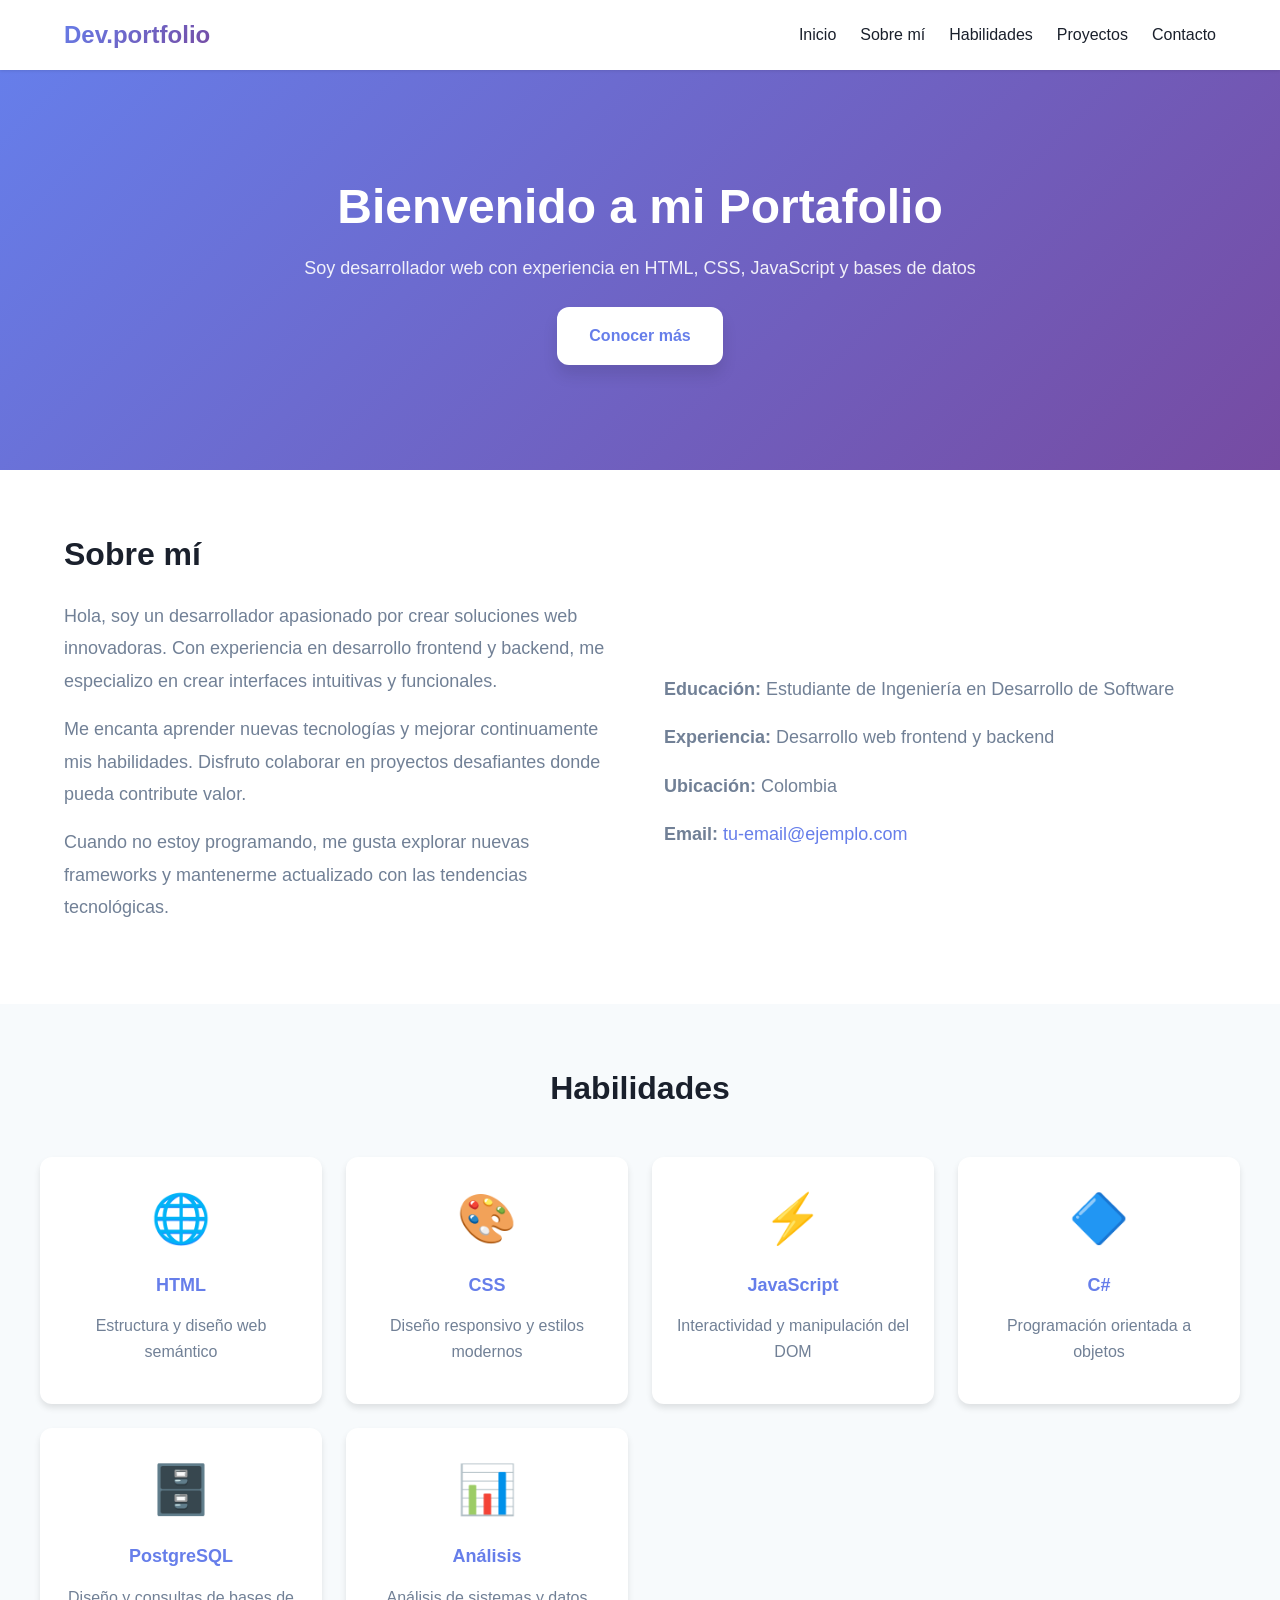
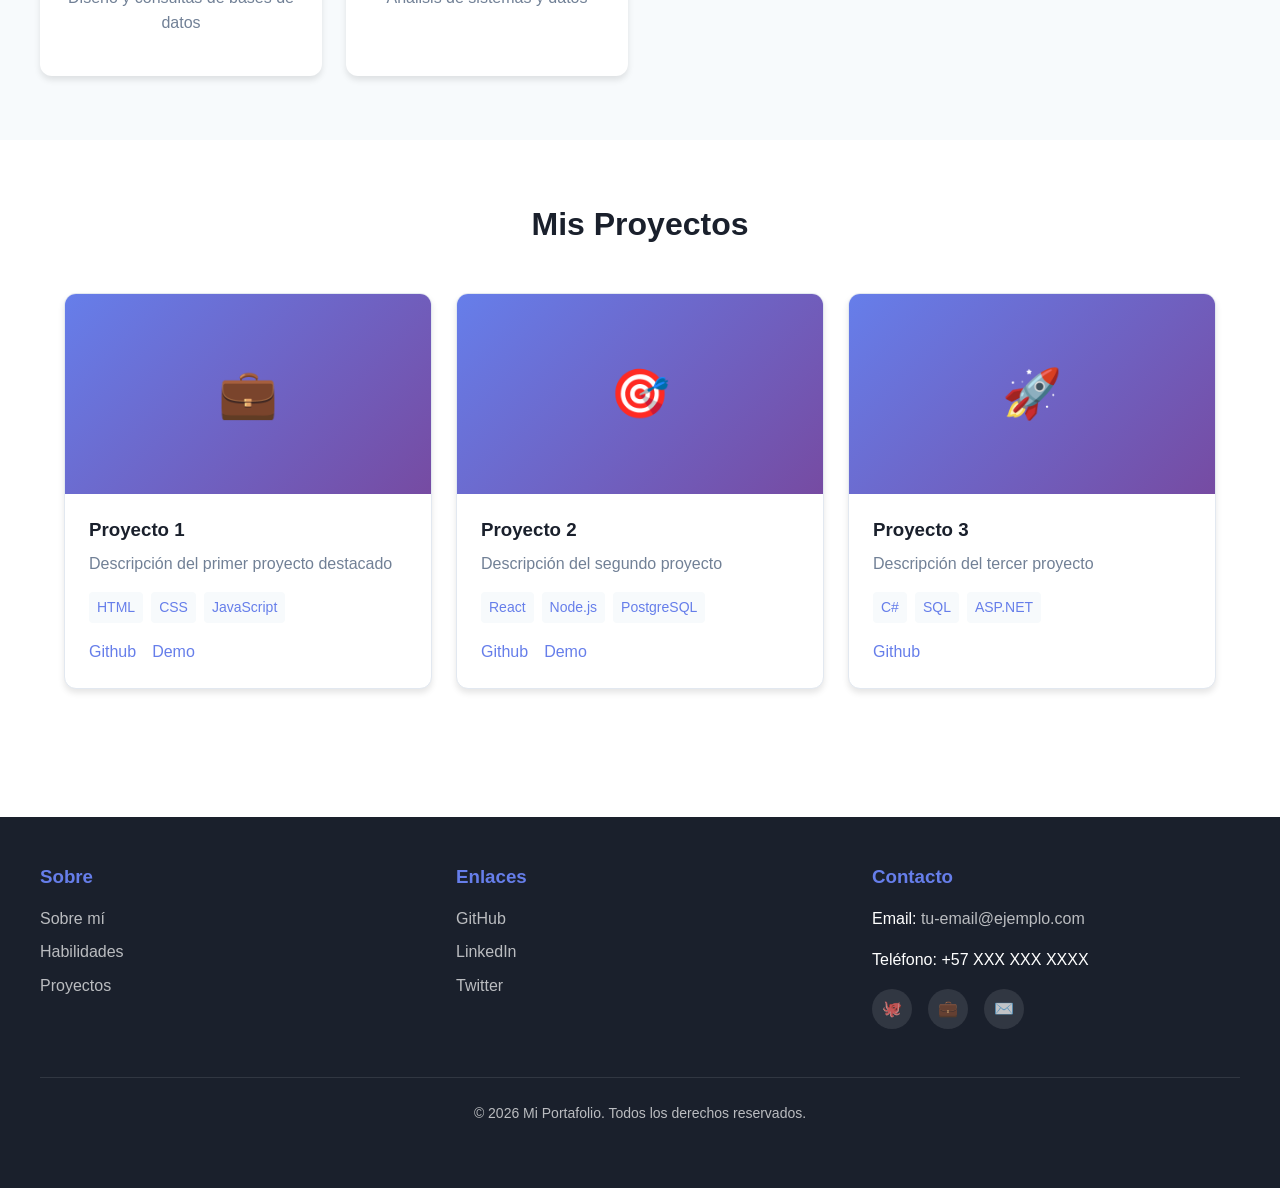
==== index.html @ 3390bf39 "Initial commit: Portafolio web con arquitectura limpia" ====
<!DOCTYPE html>
<html lang="es">
<head>
  <meta charset="UTF-8">
  <meta name="viewport" content="width=device-width, initial-scale=1.0">
  <meta name="description" content="Portafolio profesional - Desarrollador Web">
  <title>Mi Portafolio - Desarrollador</title>
  <link rel="stylesheet" href="css/main.css">
</head>
<body>
  <!-- Header/Navegación -->
  <header>
    <div class="header-container">
      <a href="index.html" class="logo">Dev.portfolio</a>
      <nav>
        <ul>
          <li><a href="#inicio">Inicio</a></li>
          <li><a href="#sobre-mi">Sobre mí</a></li>
          <li><a href="#habilidades">Habilidades</a></li>
          <li><a href="#proyectos">Proyectos</a></li>
          <li><a href="contact.html">Contacto</a></li>
        </ul>
      </nav>
    </div>
  </header>

  <main>
    <!-- Sección Hero -->
    <section id="inicio" class="hero">
      <div class="hero-content">
        <h1>Bienvenido a mi Portafolio</h1>
        <p>Soy desarrollador web con experiencia en HTML, CSS, JavaScript y bases de datos</p>
        <a href="#sobre-mi" class="cta-button">Conocer más</a>
      </div>
    </section>

    <!-- Sección Sobre mí -->
    <section id="sobre-mi" class="about">
      <h2>Sobre mí</h2>
      <div class="about-content">
        <div class="about-text">
          <p>Hola, soy un desarrollador apasionado por crear soluciones web innovadoras. Con experiencia en desarrollo frontend y backend, me especializo en crear interfaces intuitivas y funcionales.</p>
          <p>Me encanta aprender nuevas tecnologías y mejorar continuamente mis habilidades. Disfruto colaborar en proyectos desafiantes donde pueda contribute valor.</p>
          <p>Cuando no estoy programando, me gusta explorar nuevas frameworks y mantenerme actualizado con las tendencias tecnológicas.</p>
        </div>
        <div class="about-text">
          <p><strong>Educación:</strong> Estudiante de Ingeniería en Desarrollo de Software</p>
          <p><strong>Experiencia:</strong> Desarrollo web frontend y backend</p>
          <p><strong>Ubicación:</strong> Colombia</p>
          <p><strong>Email:</strong> <a href="mailto:tu-email@ejemplo.com">tu-email@ejemplo.com</a></p>
        </div>
      </div>
    </section>

    <!-- Sección Habilidades -->
    <section id="habilidades" class="skills">
      <div class="skills-container">
        <h2>Habilidades</h2>
        <div class="skills-grid" id="skills-container">
          <!-- Las habilidades se renderizan aquí con JavaScript -->
        </div>
      </div>
    </section>

    <!-- Sección Proyectos -->
    <section id="proyectos" class="projects">
      <h2>Mis Proyectos</h2>
      <div class="projects-grid" id="projects-container">
        <!-- Los proyectos se renderizan aquí con JavaScript -->
      </div>
    </section>
  </main>

  <!-- Footer -->
  <footer>
    <div class="footer-container">
      <div class="footer-content">
        <div class="footer-section">
          <h3>Sobre</h3>
          <ul>
            <li><a href="#sobre-mi">Sobre mí</a></li>
            <li><a href="#habilidades">Habilidades</a></li>
            <li><a href="#proyectos">Proyectos</a></li>
          </ul>
        </div>
        <div class="footer-section">
          <h3>Enlaces</h3>
          <ul>
            <li><a href="https://github.com" target="_blank">GitHub</a></li>
            <li><a href="https://linkedin.com" target="_blank">LinkedIn</a></li>
            <li><a href="https://twitter.com" target="_blank">Twitter</a></li>
          </ul>
        </div>
        <div class="footer-section">
          <h3>Contacto</h3>
          <p>Email: <a href="mailto:tu-email@ejemplo.com">tu-email@ejemplo.com</a></p>
          <p>Teléfono: +57 XXX XXX XXXX</p>
          <div class="social-links">
            <a href="#" title="GitHub">
              <span>🐙</span>
            </a>
            <a href="#" title="LinkedIn">
              <span>💼</span>
            </a>
            <a href="#" title="Email">
              <span>✉️</span>
            </a>
          </div>
        </div>
      </div>
      <div class="footer-bottom">
        <p>&copy; 2026 Mi Portafolio. Todos los derechos reservados.</p>
      </div>
    </div>
  </footer>

  <!-- Scripts -->
  <script type="module" src="js/main.js"></script>
</body>
</html>
---- css/main.css ----
/* Importar utilidades */
@import url('./utils/variables.css');
@import url('./utils/responsive.css');

/* Importar componentes */
@import url('./components/header.css');
@import url('./components/hero.css');
@import url('./components/about.css');
@import url('./components/skills.css');
@import url('./components/projects.css');
@import url('./components/footer.css');

/* Reset y estilos base */
* {
  margin: 0;
  padding: 0;
  box-sizing: border-box;
}

html {
  scroll-behavior: smooth;
}

body {
  font-family: var(--font-family);
  font-size: var(--font-size-base);
  color: var(--text-dark);
  background: var(--bg-white);
  line-height: 1.6;
}

main {
  min-height: calc(100vh - 200px);
}

section {
  scroll-margin-top: 80px;
}

h1, h2, h3, h4, h5, h6 {
  font-weight: 600;
  line-height: 1.3;
}

p {
  margin-bottom: var(--spacing-md);
}

a {
  color: var(--primary-color);
  text-decoration: none;
  transition: var(--transition);
}

a:hover {
  opacity: 0.8;
}

button {
  font-family: inherit;
  cursor: pointer;
  border: none;
}

/* Container global */
.container {
  max-width: 1200px;
  margin: 0 auto;
  padding: 0 var(--spacing-lg);
}

/* Utilidades */
.section-title {
  text-align: center;
  margin-bottom: var(--spacing-2xl);
  font-size: var(--font-size-2xl);
  color: var(--text-dark);
}

.text-center {
  text-align: center;
}

.mt-large {
  margin-top: var(--spacing-3xl);
}

.mb-large {
  margin-bottom: var(--spacing-3xl);
}
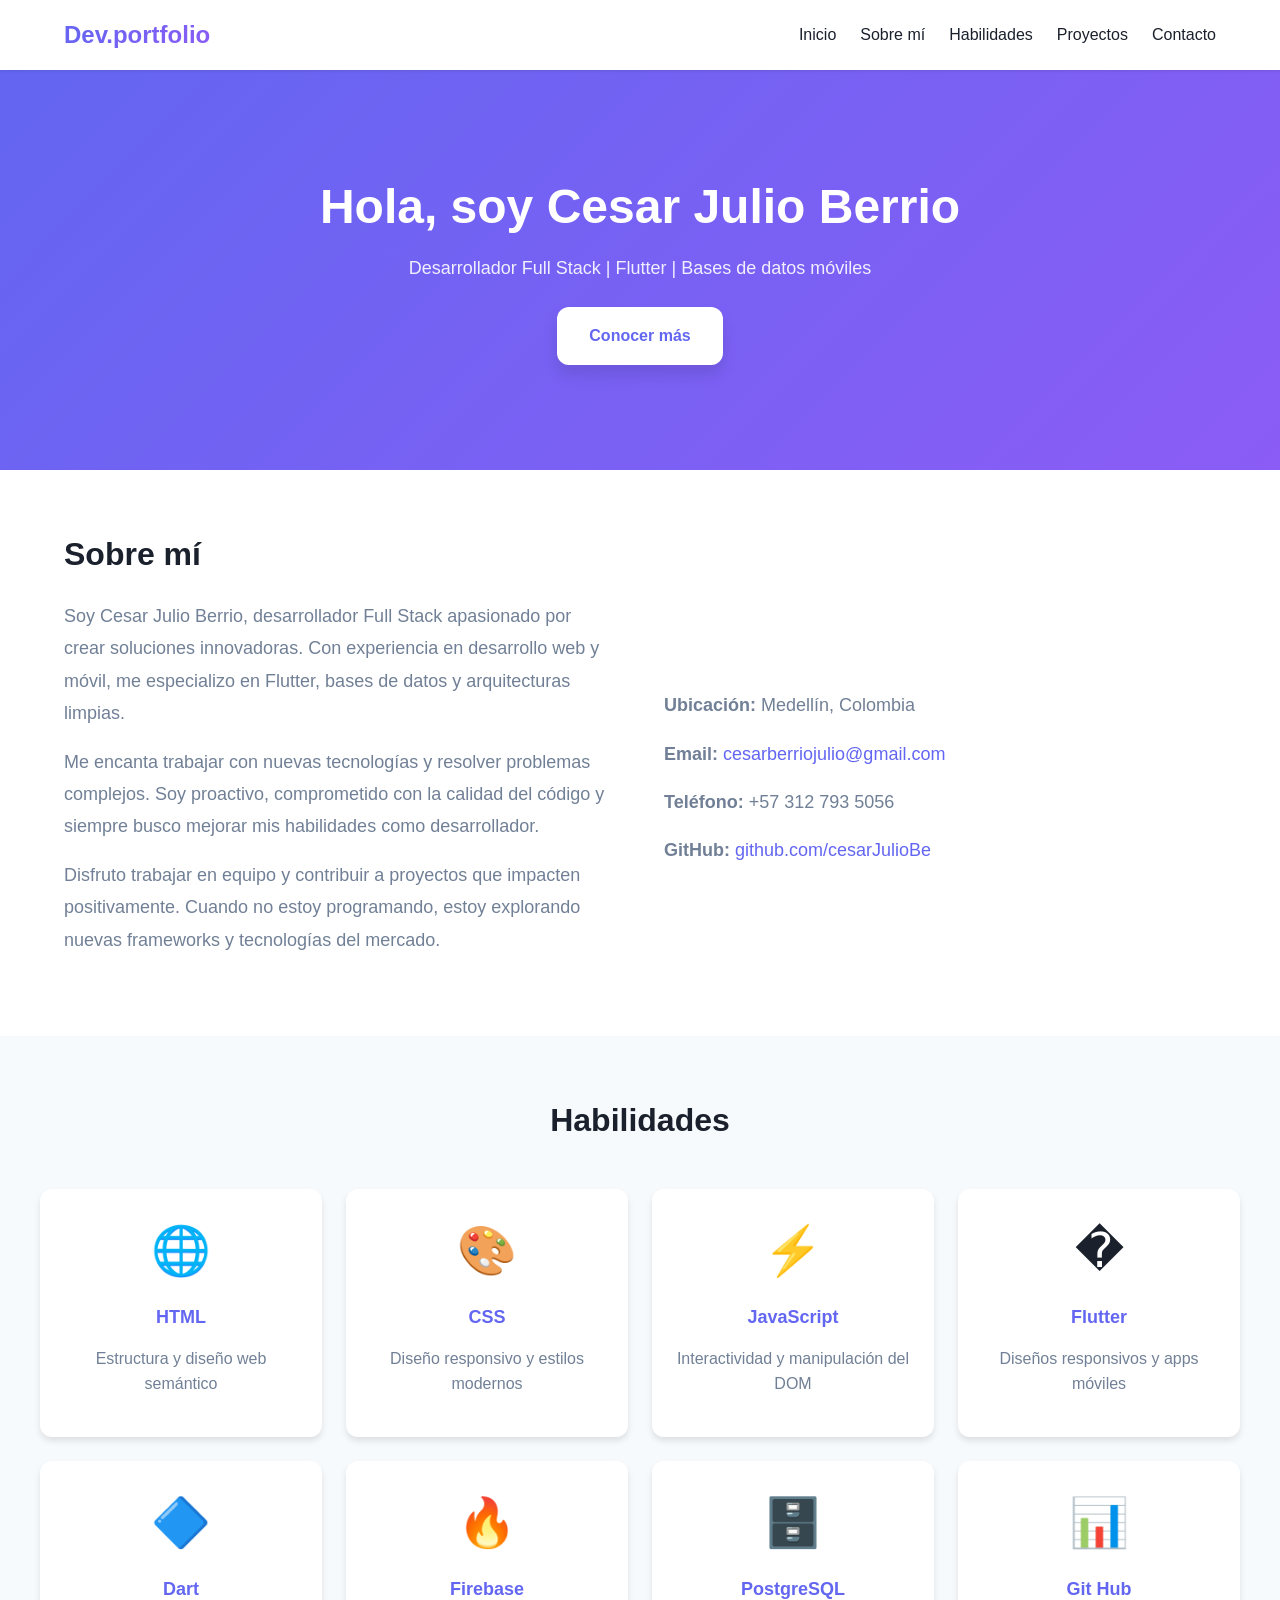
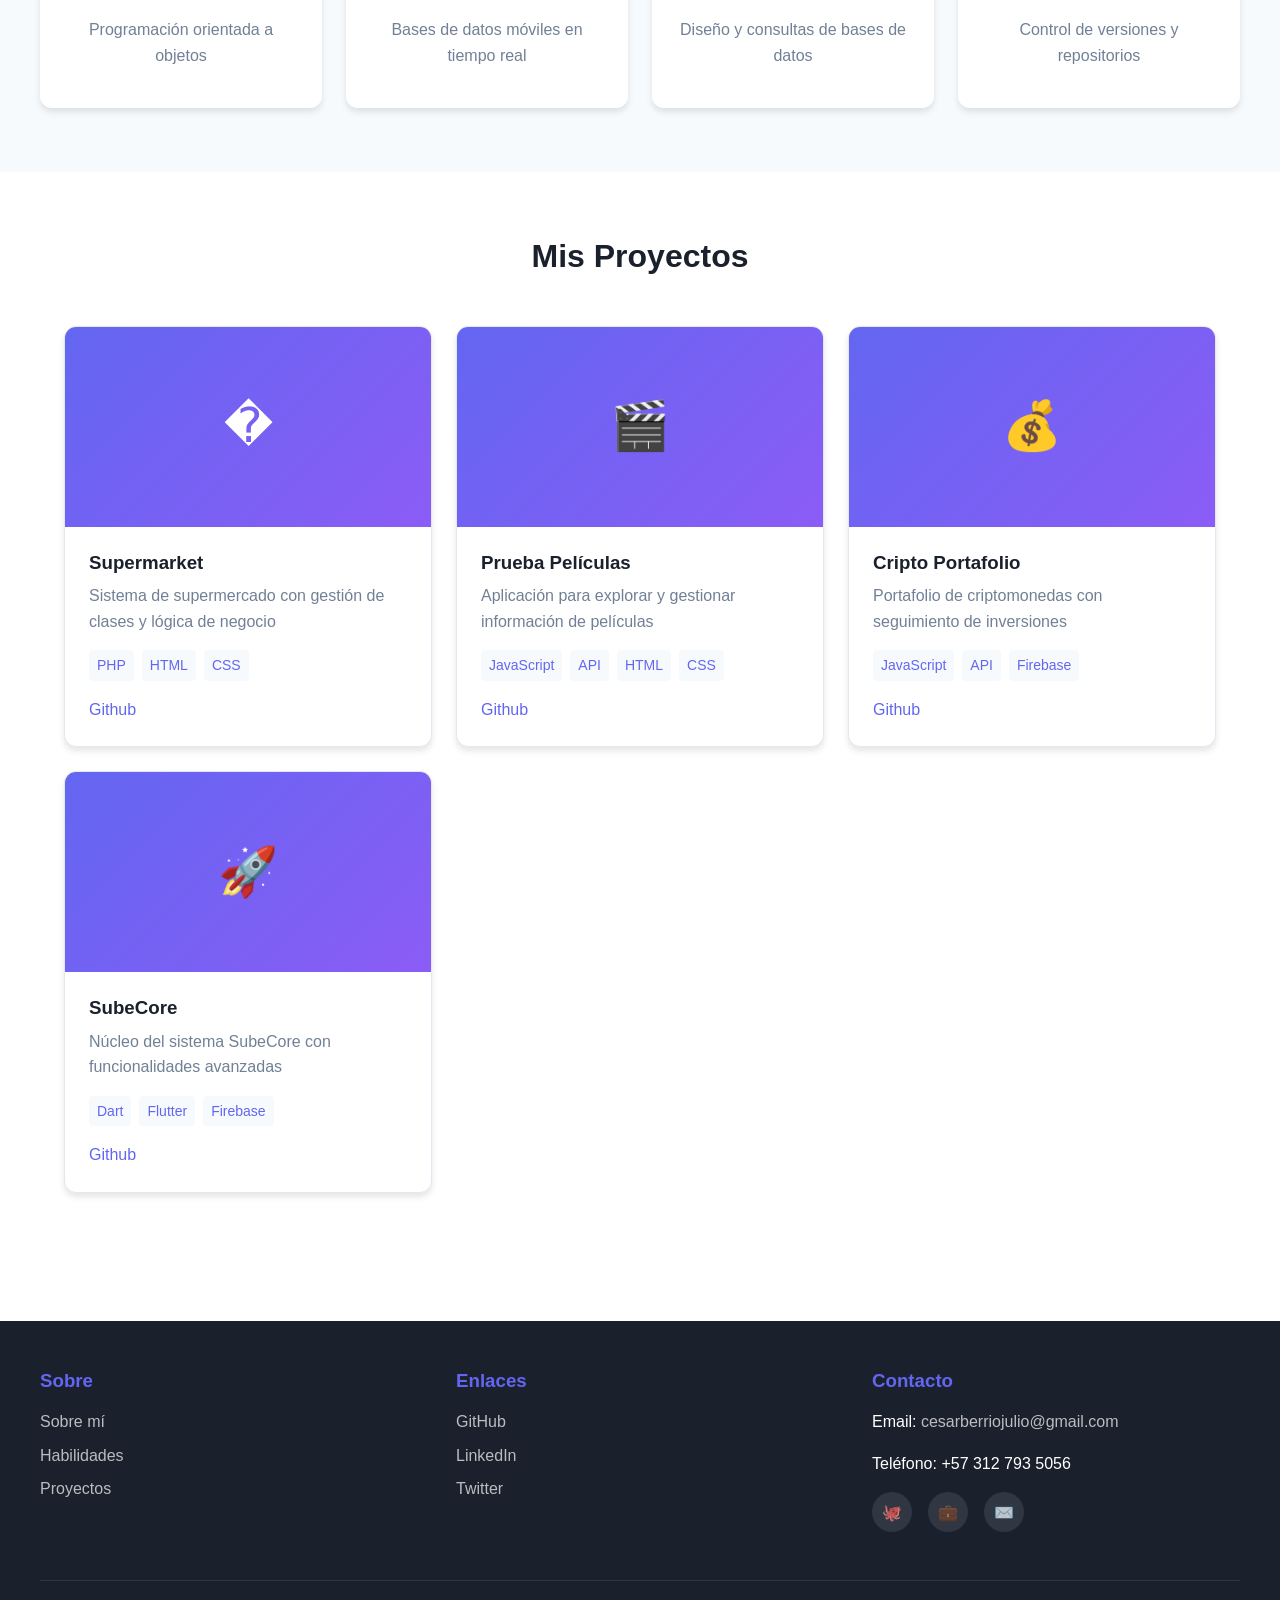
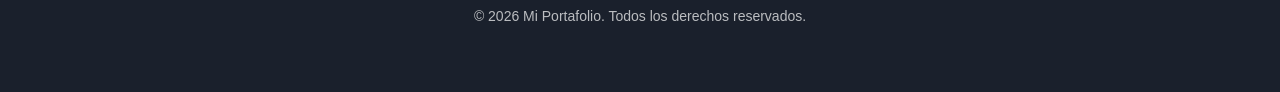
==== commit 3d8c6808: "Personalizar portafolio: agregar datos de Cesar Julio Berrio, habilidades, proyectos y colores profe" ====
--- a/index.html
+++ b/index.html
@@ -28,8 +28,8 @@
     <!-- Sección Hero -->
     <section id="inicio" class="hero">
       <div class="hero-content">
-        <h1>Bienvenido a mi Portafolio</h1>
-        <p>Soy desarrollador web con experiencia en HTML, CSS, JavaScript y bases de datos</p>
+        <h1>Hola, soy Cesar Julio Berrio</h1>
+        <p>Desarrollador Full Stack | Flutter | Bases de datos móviles</p>
         <a href="#sobre-mi" class="cta-button">Conocer más</a>
       </div>
     </section>
@@ -39,15 +39,15 @@
       <h2>Sobre mí</h2>
       <div class="about-content">
         <div class="about-text">
-          <p>Hola, soy un desarrollador apasionado por crear soluciones web innovadoras. Con experiencia en desarrollo frontend y backend, me especializo en crear interfaces intuitivas y funcionales.</p>
-          <p>Me encanta aprender nuevas tecnologías y mejorar continuamente mis habilidades. Disfruto colaborar en proyectos desafiantes donde pueda contribute valor.</p>
-          <p>Cuando no estoy programando, me gusta explorar nuevas frameworks y mantenerme actualizado con las tendencias tecnológicas.</p>
+          <p>Soy Cesar Julio Berrio, desarrollador Full Stack apasionado por crear soluciones innovadoras. Con experiencia en desarrollo web y móvil, me especializo en Flutter, bases de datos y arquitecturas limpias.</p>
+          <p>Me encanta trabajar con nuevas tecnologías y resolver problemas complejos. Soy proactivo, comprometido con la calidad del código y siempre busco mejorar mis habilidades como desarrollador.</p>
+          <p>Disfruto trabajar en equipo y contribuir a proyectos que impacten positivamente. Cuando no estoy programando, estoy explorando nuevas frameworks y tecnologías del mercado.</p>
         </div>
         <div class="about-text">
-          <p><strong>Educación:</strong> Estudiante de Ingeniería en Desarrollo de Software</p>
-          <p><strong>Experiencia:</strong> Desarrollo web frontend y backend</p>
-          <p><strong>Ubicación:</strong> Colombia</p>
-          <p><strong>Email:</strong> <a href="mailto:tu-email@ejemplo.com">tu-email@ejemplo.com</a></p>
+          <p><strong>Ubicación:</strong> Medellín, Colombia</p>
+          <p><strong>Email:</strong> <a href="mailto:cesarberriojulio@gmail.com">cesarberriojulio@gmail.com</a></p>
+          <p><strong>Teléfono:</strong> +57 312 793 5056</p>
+          <p><strong>GitHub:</strong> <a href="https://github.com/cesarJulioBe" target="_blank">github.com/cesarJulioBe</a></p>
         </div>
       </div>
     </section>
@@ -93,16 +93,16 @@
         </div>
         <div class="footer-section">
           <h3>Contacto</h3>
-          <p>Email: <a href="mailto:tu-email@ejemplo.com">tu-email@ejemplo.com</a></p>
-          <p>Teléfono: +57 XXX XXX XXXX</p>
+          <p>Email: <a href="mailto:cesarberriojulio@gmail.com">cesarberriojulio@gmail.com</a></p>
+          <p>Teléfono: +57 312 793 5056</p>
           <div class="social-links">
-            <a href="#" title="GitHub">
+            <a href="https://github.com/cesarJulioBe" target="_blank" title="GitHub">
               <span>🐙</span>
             </a>
-            <a href="#" title="LinkedIn">
+            <a href="https://www.linkedin.com/in/cesar-julio-berrio-509335255" target="_blank" title="LinkedIn">
               <span>💼</span>
             </a>
-            <a href="#" title="Email">
+            <a href="mailto:cesarberriojulio@gmail.com" title="Email">
               <span>✉️</span>
             </a>
           </div>
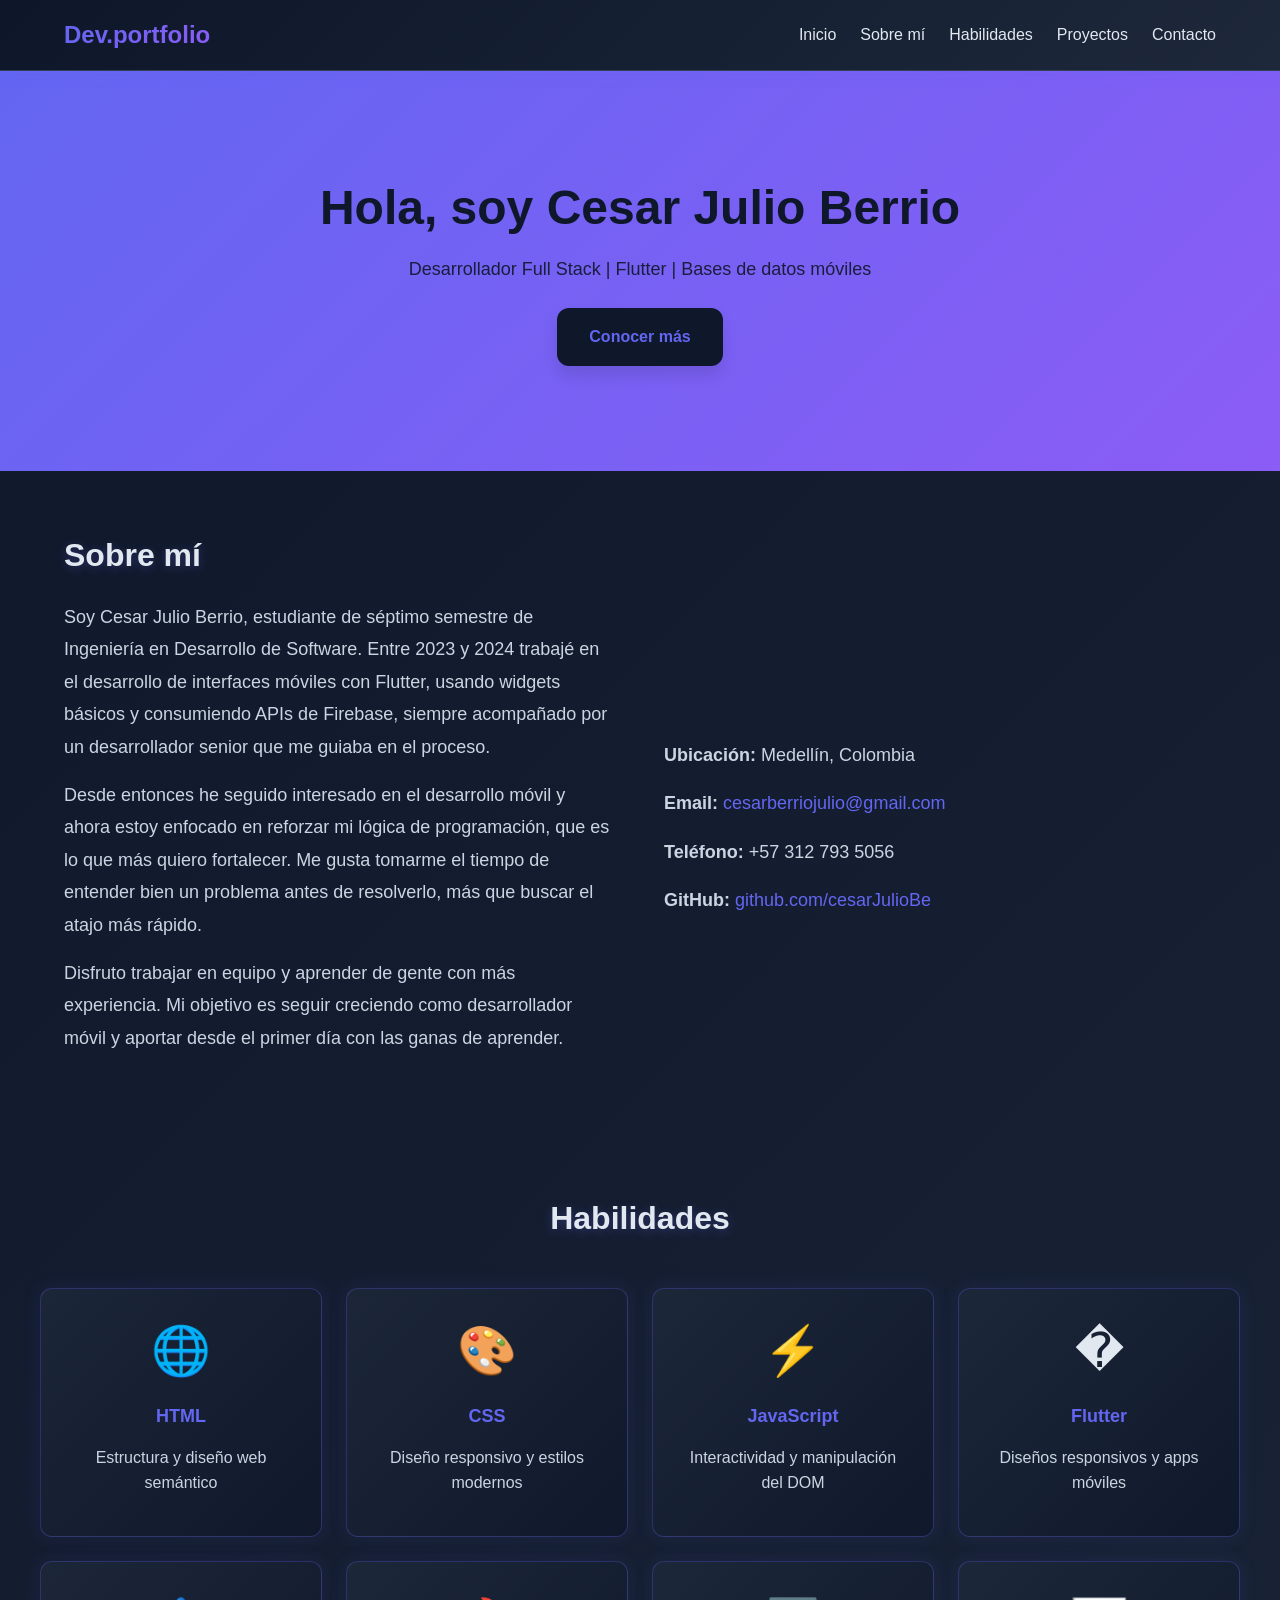
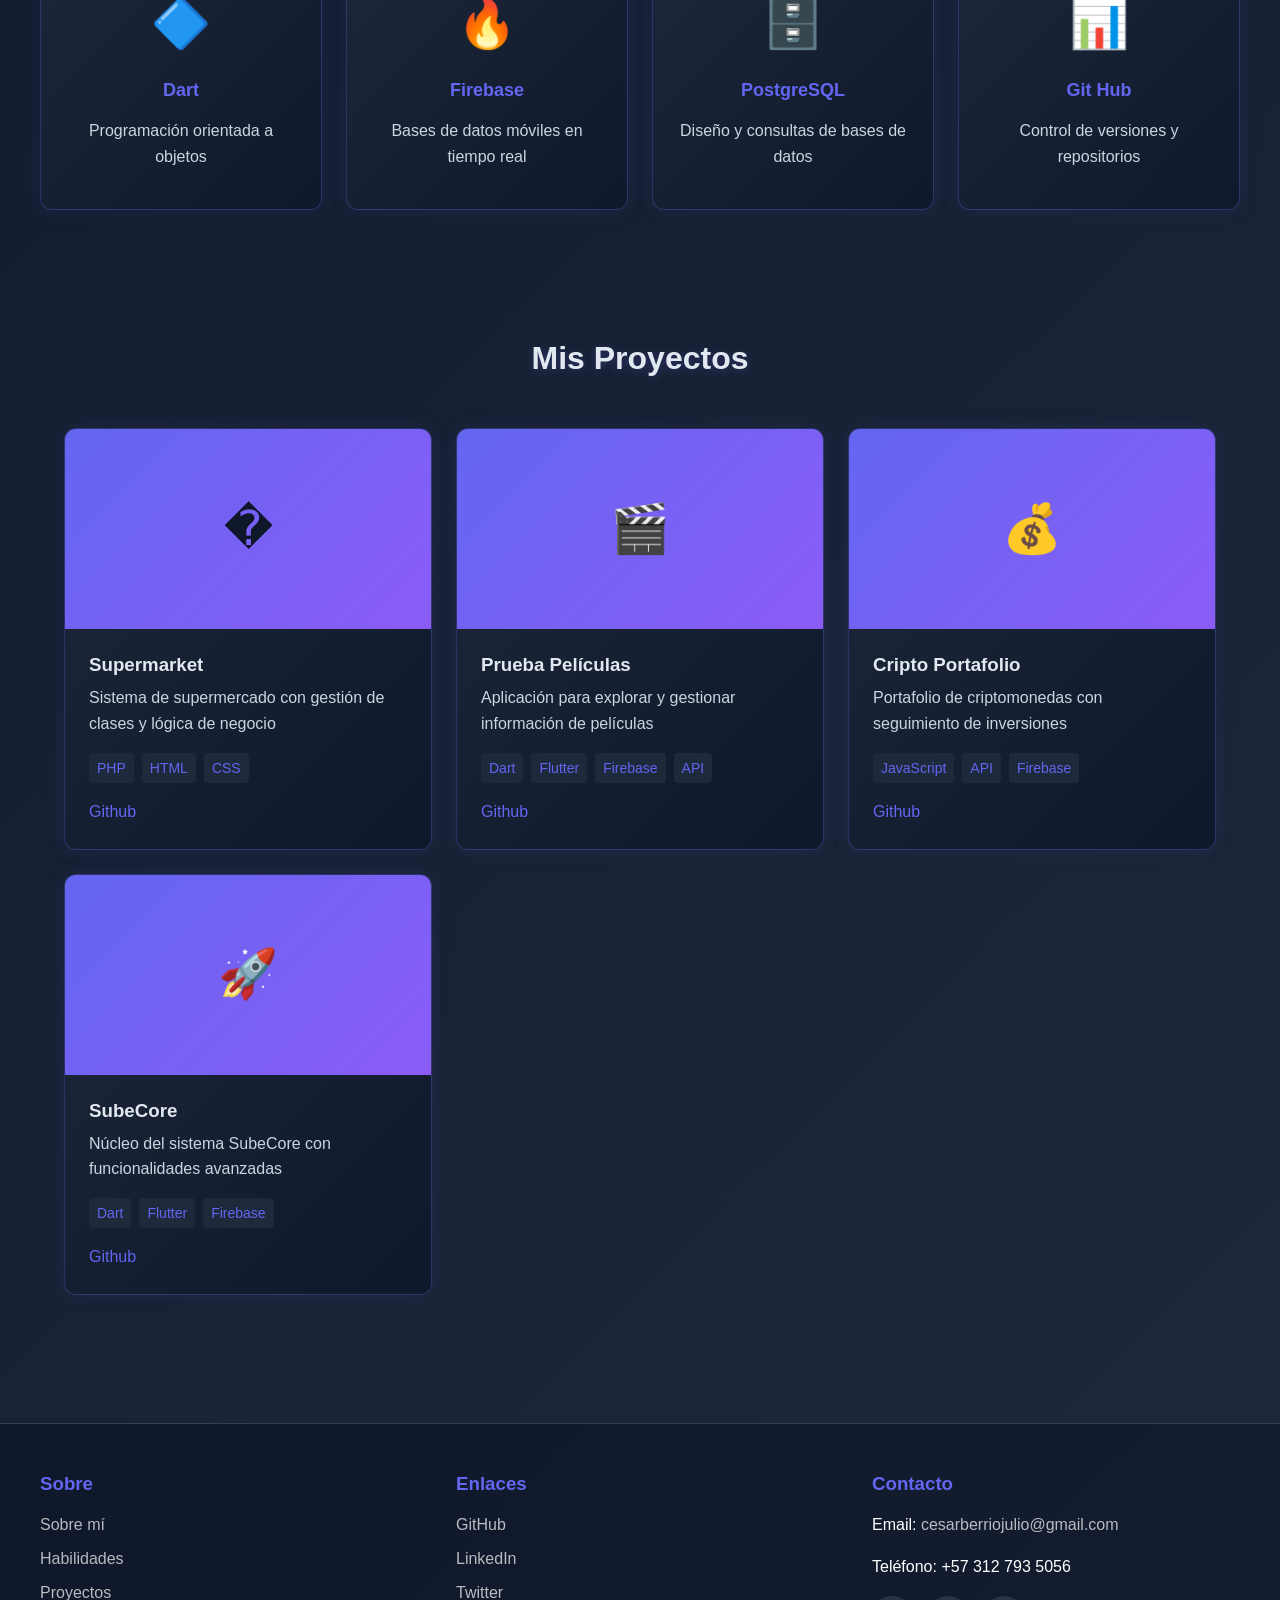
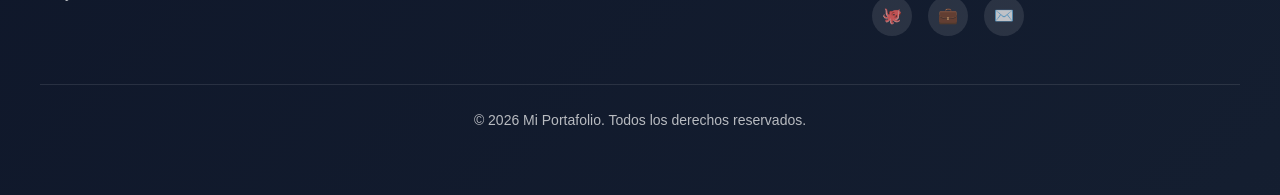
==== commit 6307aabd: "Actualizacion portafolio" ====
--- a/index.html
+++ b/index.html
@@ -39,9 +39,11 @@
       <h2>Sobre mí</h2>
       <div class="about-content">
         <div class="about-text">
-          <p>Soy Cesar Julio Berrio, desarrollador Full Stack apasionado por crear soluciones innovadoras. Con experiencia en desarrollo web y móvil, me especializo en Flutter, bases de datos y arquitecturas limpias.</p>
-          <p>Me encanta trabajar con nuevas tecnologías y resolver problemas complejos. Soy proactivo, comprometido con la calidad del código y siempre busco mejorar mis habilidades como desarrollador.</p>
-          <p>Disfruto trabajar en equipo y contribuir a proyectos que impacten positivamente. Cuando no estoy programando, estoy explorando nuevas frameworks y tecnologías del mercado.</p>
+          <p>Soy Cesar Julio Berrio, estudiante de séptimo semestre de Ingeniería en Desarrollo de Software. Entre 2023 y 2024 trabajé en el desarrollo de interfaces móviles con Flutter, usando widgets básicos y consumiendo APIs de Firebase, siempre acompañado por un desarrollador senior que me guiaba en el proceso.</p>
+
+          <p>Desde entonces he seguido interesado en el desarrollo móvil y ahora estoy enfocado en reforzar mi lógica de programación, que es lo que más quiero fortalecer. Me gusta tomarme el tiempo de entender bien un problema antes de resolverlo, más que buscar el atajo más rápido.</p>
+
+          <p>Disfruto trabajar en equipo y aprender de gente con más experiencia. Mi objetivo es seguir creciendo como desarrollador móvil y aportar desde el primer día con las ganas de aprender.</p>
         </div>
         <div class="about-text">
           <p><strong>Ubicación:</strong> Medellín, Colombia</p>
--- a/css/main.css
+++ b/css/main.css
@@ -25,8 +25,9 @@
   font-family: var(--font-family);
   font-size: var(--font-size-base);
   color: var(--text-dark);
-  background: var(--bg-white);
+  background: linear-gradient(135deg, #0f172a 0%, #1e293b 100%);
   line-height: 1.6;
+  min-height: 100vh;
 }
 
 main {
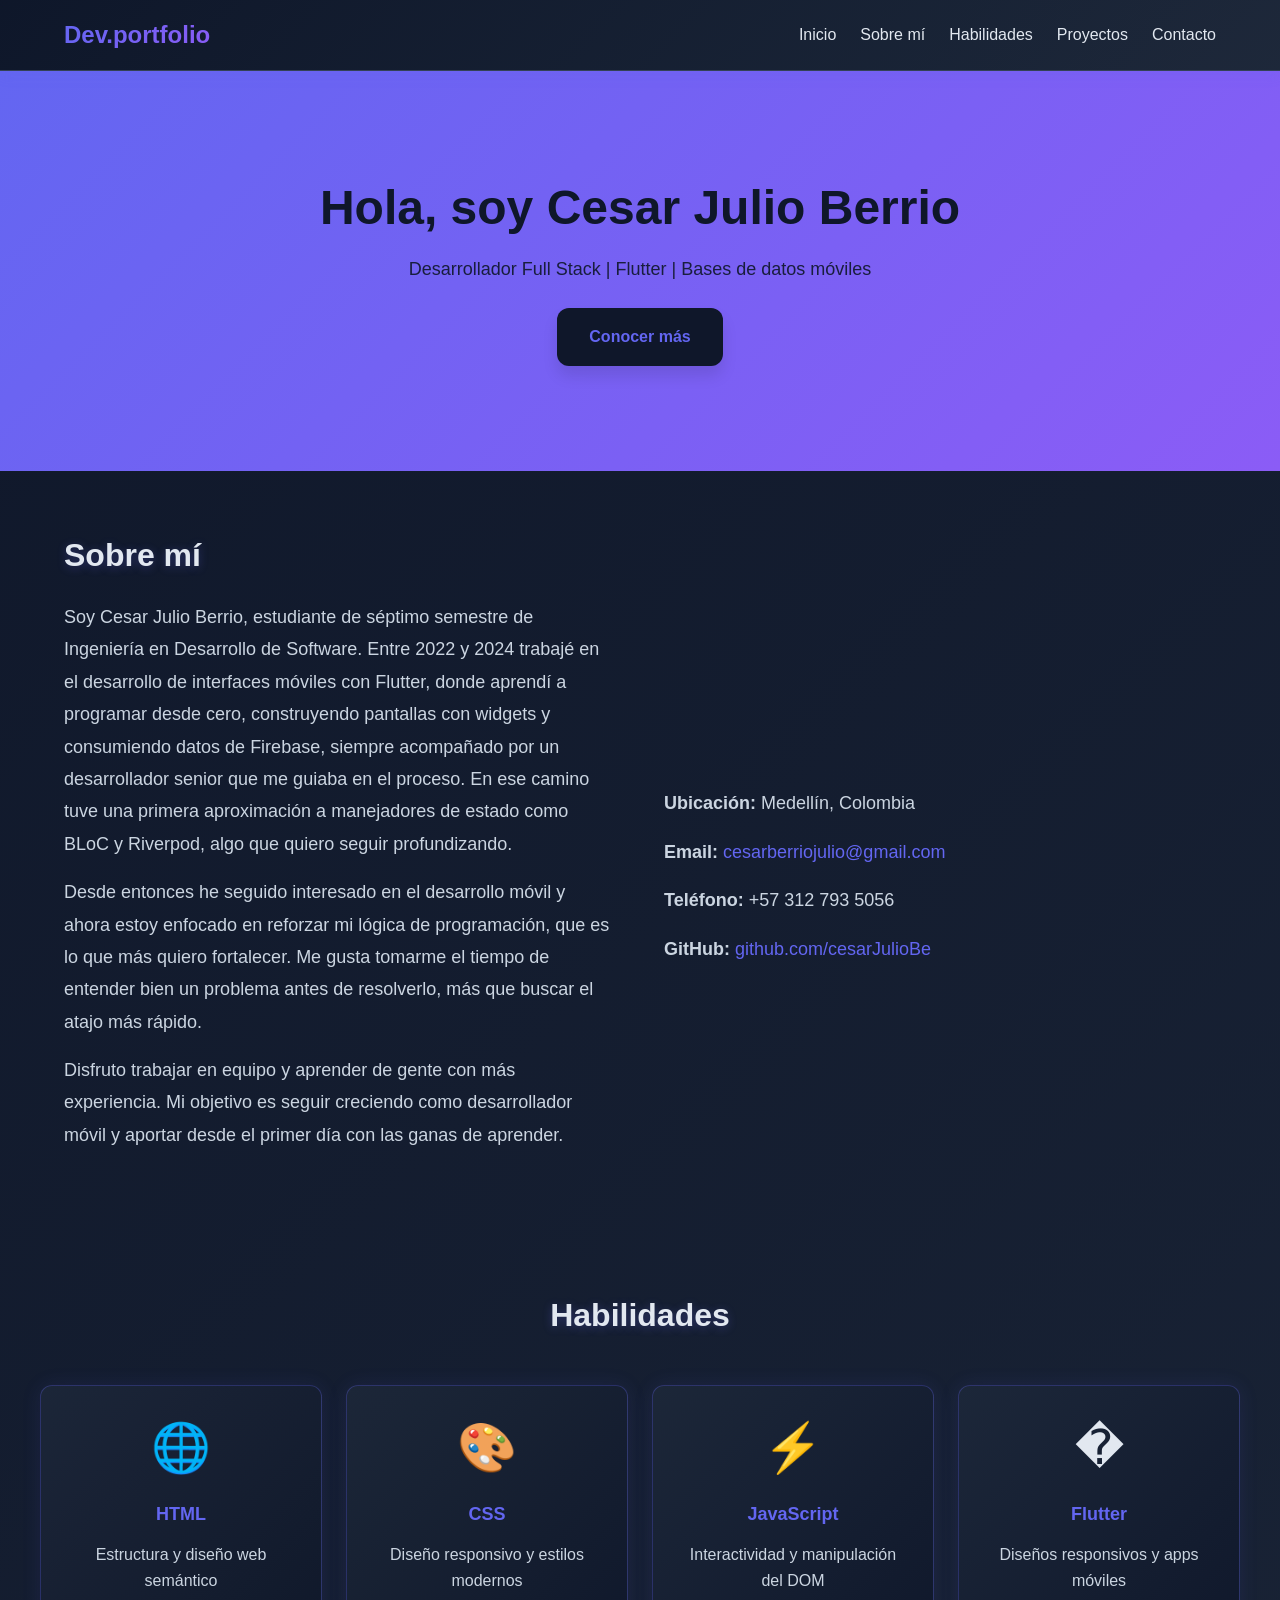
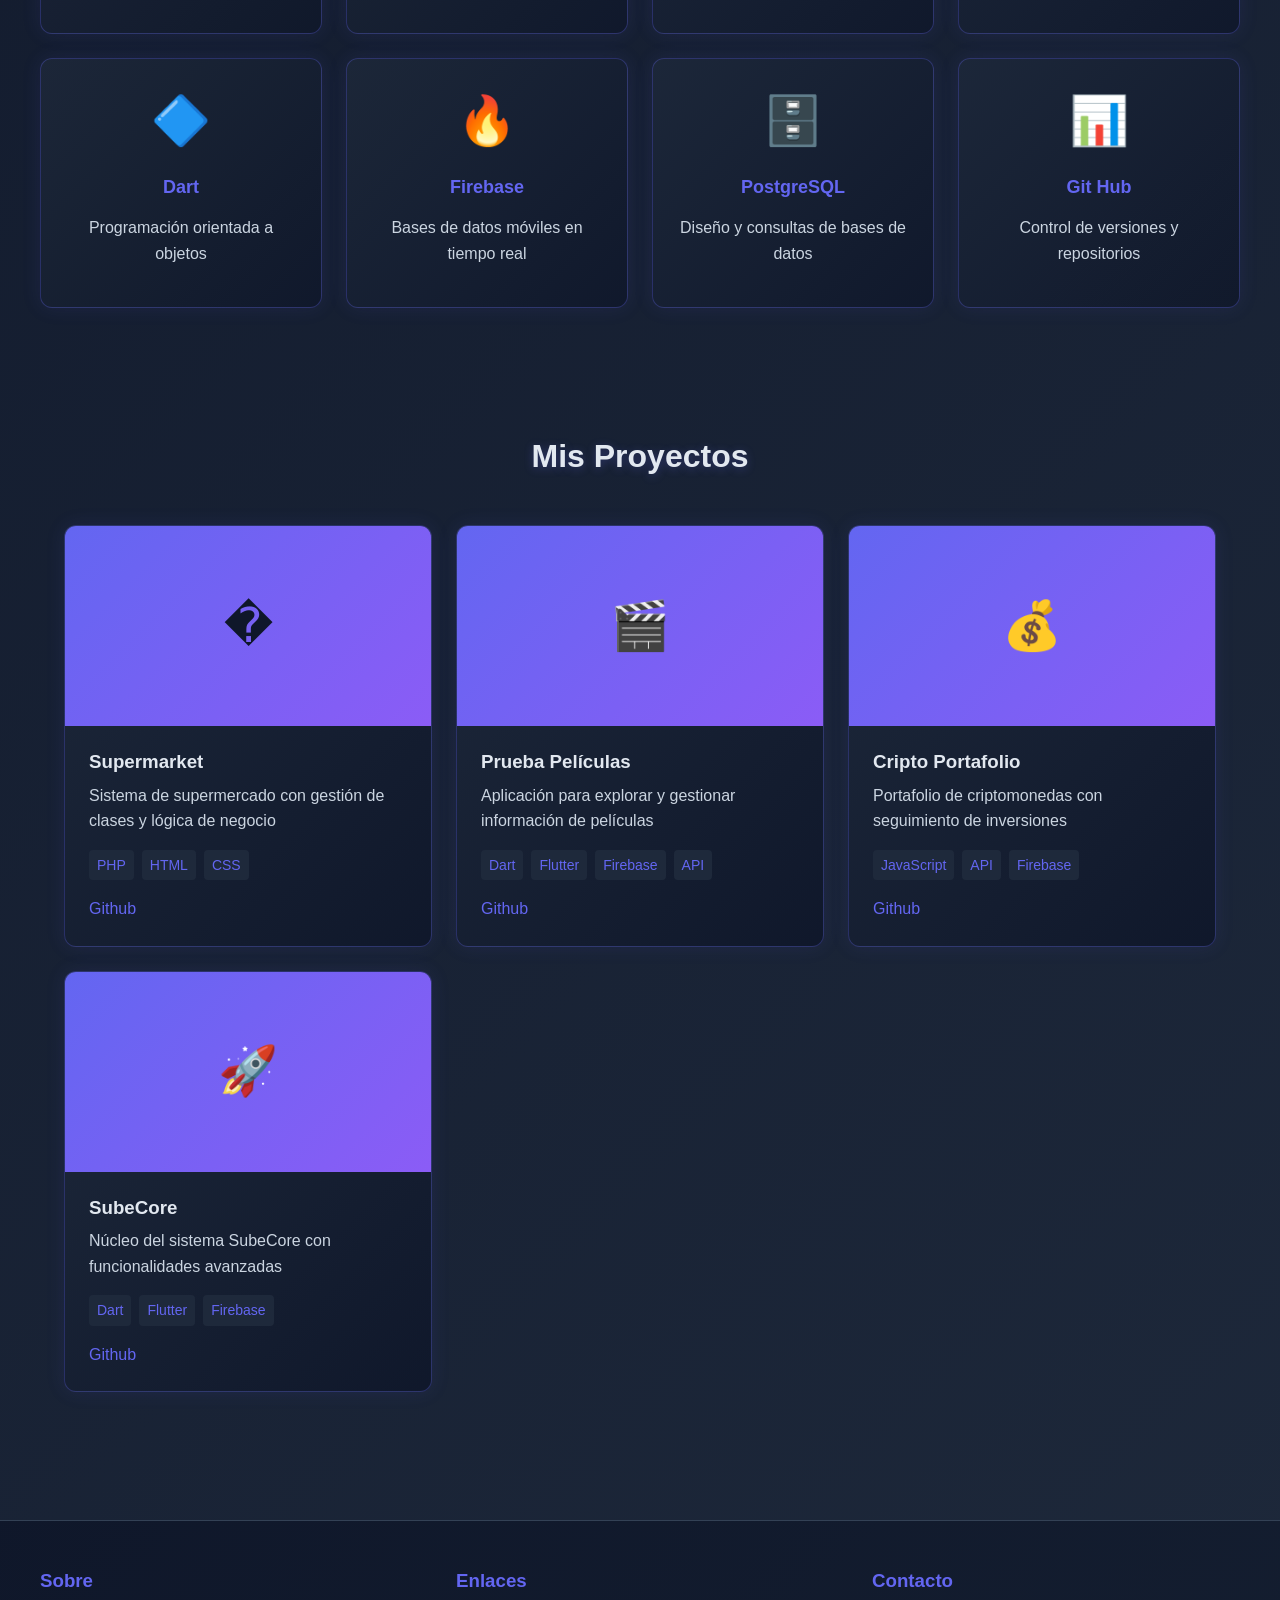
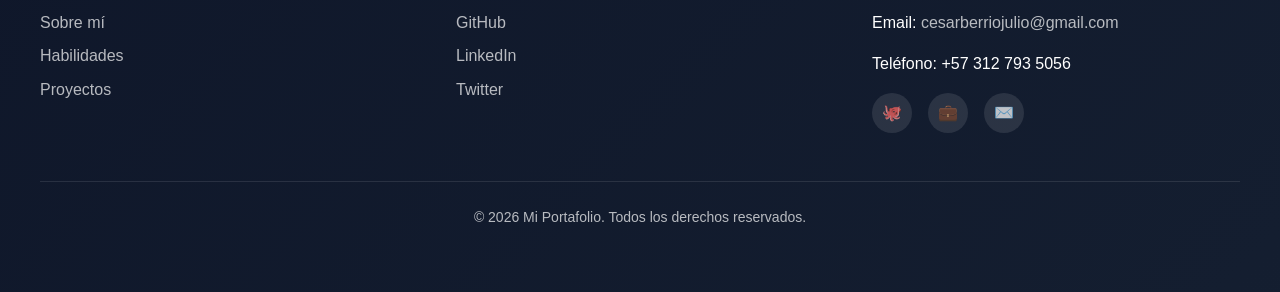
==== commit 95ff588f: "correccion sobre mi" ====
--- a/index.html
+++ b/index.html
@@ -39,7 +39,7 @@
       <h2>Sobre mí</h2>
       <div class="about-content">
         <div class="about-text">
-          <p>Soy Cesar Julio Berrio, estudiante de séptimo semestre de Ingeniería en Desarrollo de Software. Entre 2023 y 2024 trabajé en el desarrollo de interfaces móviles con Flutter, usando widgets básicos y consumiendo APIs de Firebase, siempre acompañado por un desarrollador senior que me guiaba en el proceso.</p>
+          <p>Soy Cesar Julio Berrio, estudiante de séptimo semestre de Ingeniería en Desarrollo de Software. Entre 2022 y 2024 trabajé en el desarrollo de interfaces móviles con Flutter, donde aprendí a programar desde cero, construyendo pantallas con widgets y consumiendo datos de Firebase, siempre acompañado por un desarrollador senior que me guiaba en el proceso. En ese camino tuve una primera aproximación a manejadores de estado como BLoC y Riverpod, algo que quiero seguir profundizando.</p>
 
           <p>Desde entonces he seguido interesado en el desarrollo móvil y ahora estoy enfocado en reforzar mi lógica de programación, que es lo que más quiero fortalecer. Me gusta tomarme el tiempo de entender bien un problema antes de resolverlo, más que buscar el atajo más rápido.</p>
 
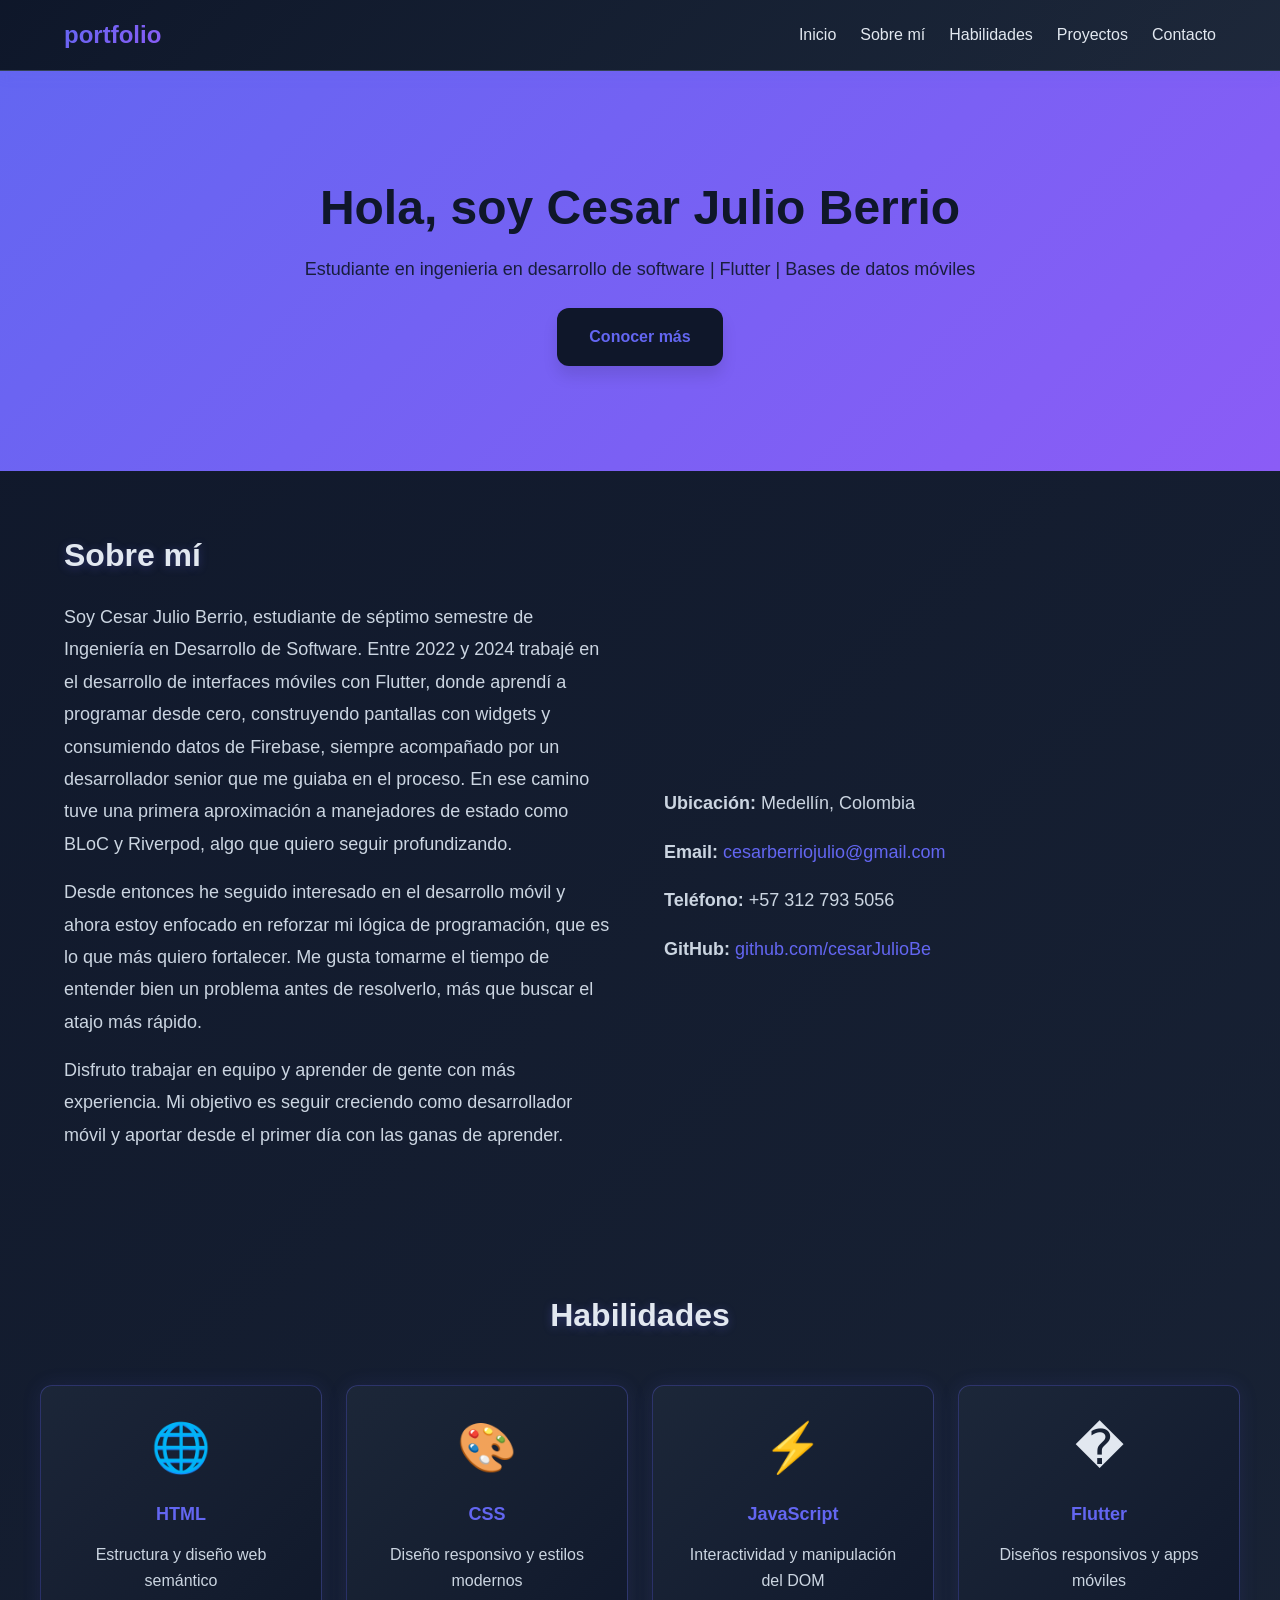
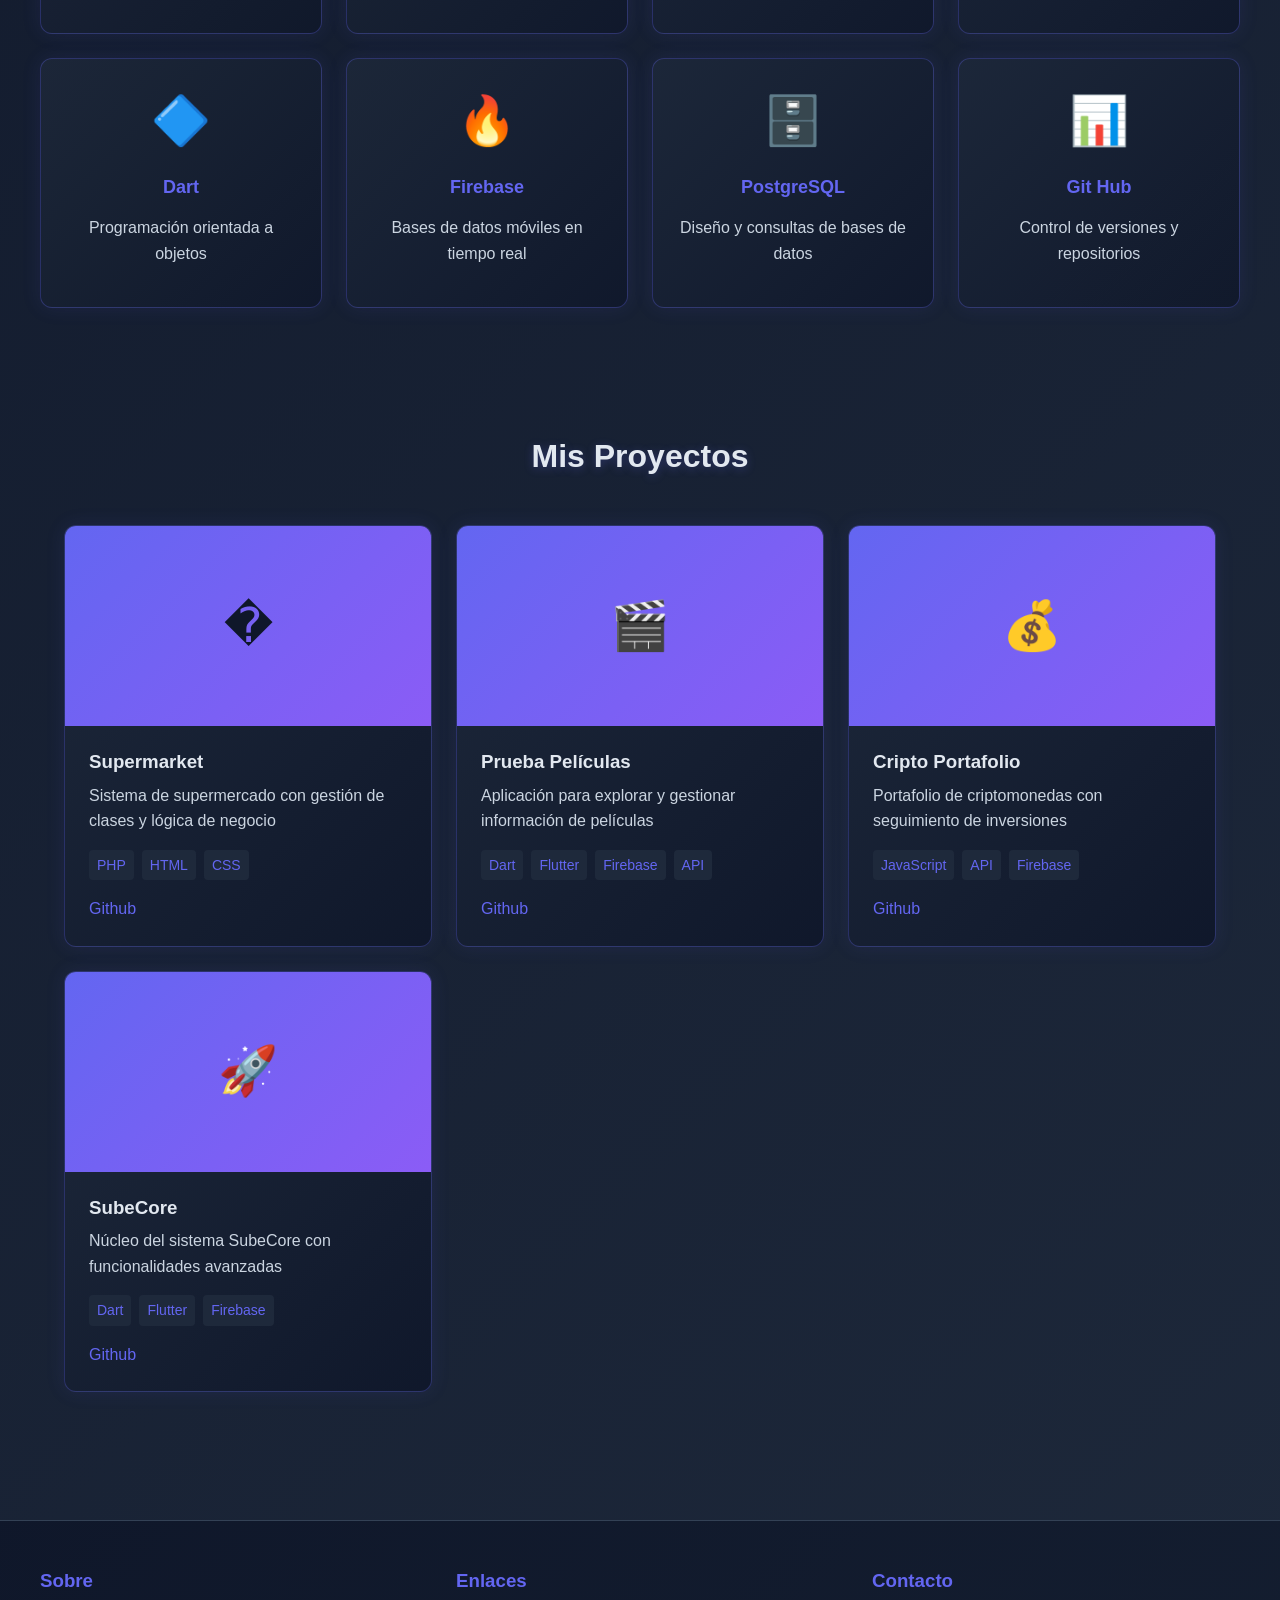
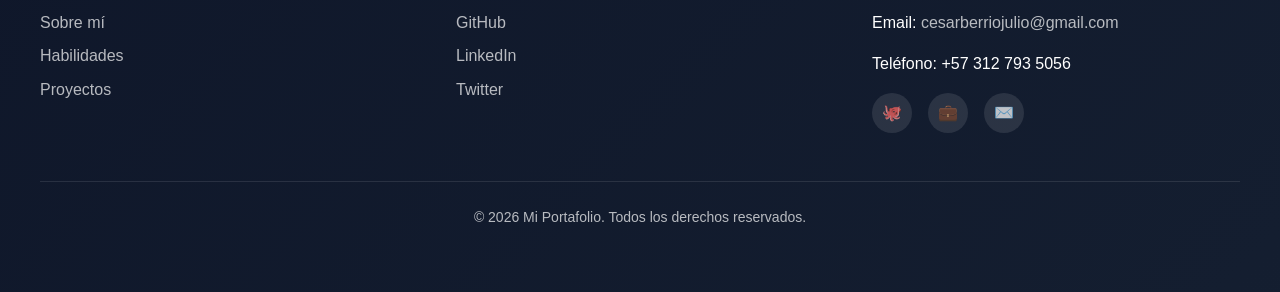
==== commit 0cbb6ab4: "ultimando detalles" ====
--- a/index.html
+++ b/index.html
@@ -11,7 +11,7 @@
   <!-- Header/Navegación -->
   <header>
     <div class="header-container">
-      <a href="index.html" class="logo">Dev.portfolio</a>
+      <a href="index.html" class="logo">portfolio</a>
       <nav>
         <ul>
           <li><a href="#inicio">Inicio</a></li>
@@ -29,7 +29,7 @@
     <section id="inicio" class="hero">
       <div class="hero-content">
         <h1>Hola, soy Cesar Julio Berrio</h1>
-        <p>Desarrollador Full Stack | Flutter | Bases de datos móviles</p>
+        <p>Estudiante en ingenieria en desarrollo de software | Flutter | Bases de datos móviles</p>
         <a href="#sobre-mi" class="cta-button">Conocer más</a>
       </div>
     </section>
